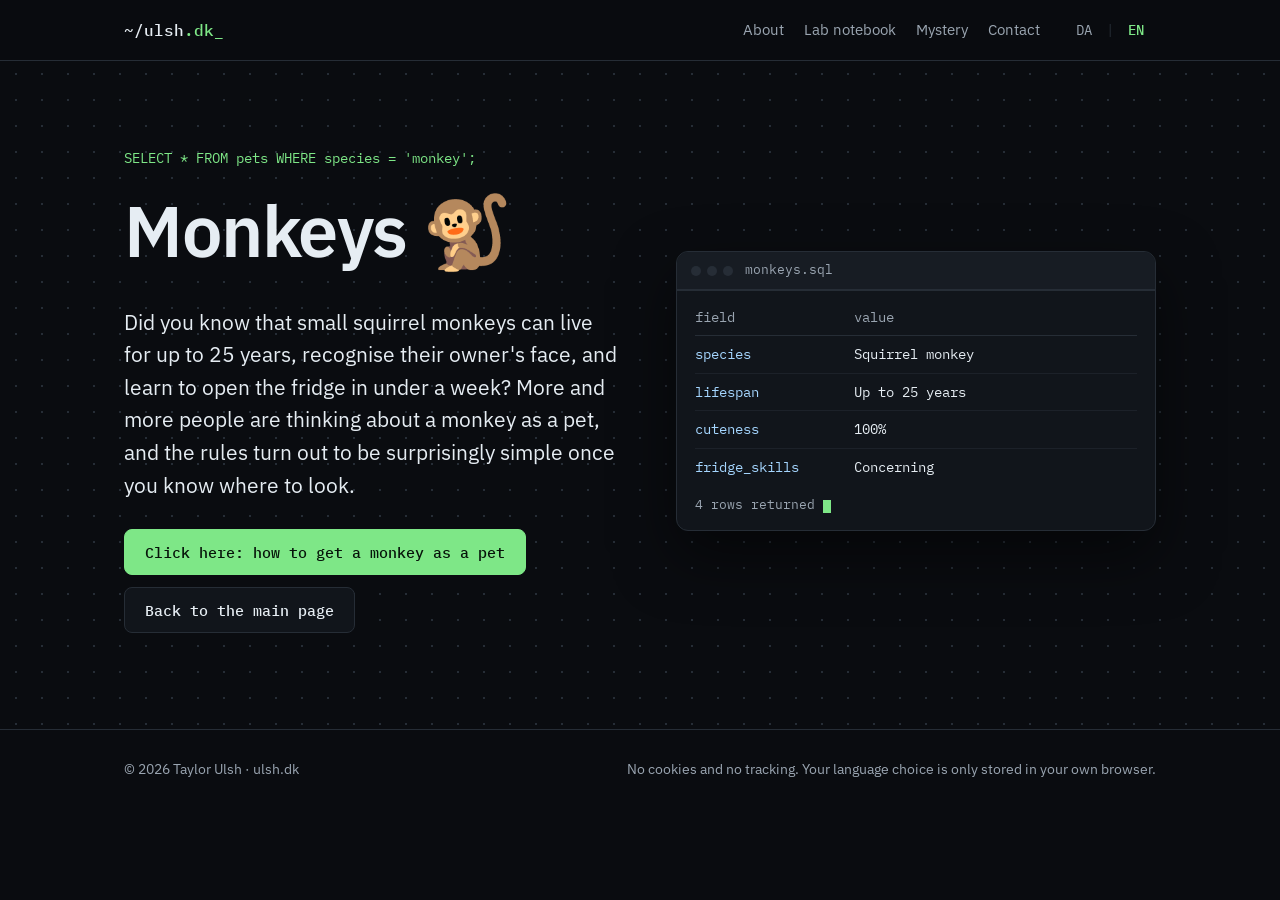
==== monkeys/index.html @ bbad55b9 "added monkeys page" ====
<!doctype html>
<html lang="da">
<head>
  <meta charset="utf-8">
  <meta name="viewport" content="width=device-width, initial-scale=1">
  <title>Aber · Taylor Ulsh</title>
  <meta name="robots" content="noindex, nofollow">
  <meta name="theme-color" content="#0a0c10">
  <link rel="icon" href="../favicon.svg" type="image/svg+xml">
  <link rel="stylesheet" href="../css/style.css">
  <script>
    // same language choice as the main page
    (function () {
      var lang = null;
      try {
        var saved = localStorage.getItem('lang');
        if (saved === 'da' || saved === 'en') lang = saved;
      } catch (e) {}
      if (!lang) {
        var prefs = navigator.languages || [navigator.language || ''];
        for (var i = 0; i < prefs.length && !lang; i++) {
          var code = String(prefs[i]).slice(0, 2).toLowerCase();
          if (code === 'da' || code === 'en') lang = code;
        }
      }
      document.documentElement.lang = lang || 'en';
      document.documentElement.classList.add('js');
    })();
  </script>
</head>
<body>
  <header class="site-header">
    <div class="wrap header-inner">
      <a class="logo" href="../">~/ulsh<span class="accent">.dk_</span></a>
      <nav class="site-nav" aria-label="Menu">
        <a href="../#about"><span lang="da">Om mig</span><span lang="en">About</span></a>
        <a href="../#lab"><span lang="da">Lab-notesbog</span><span lang="en">Lab notebook</span></a>
        <a href="../#mystery"><span lang="da">Mysterie</span><span lang="en">Mystery</span></a>
        <a href="../#contact"><span lang="da">Kontakt</span><span lang="en">Contact</span></a>
      </nav>
      <div class="lang-toggle" role="group" aria-label="Sprog / Language">
        <button type="button" data-set-lang="da" aria-label="Dansk">DA</button>
        <span aria-hidden="true">|</span>
        <button type="button" data-set-lang="en" aria-label="English">EN</button>
      </div>
    </div>
  </header>

  <main id="main">
    <section class="hero">
      <div class="wrap hero-grid">
        <div>
          <p class="section-label">SELECT * FROM pets WHERE species = 'monkey';</p>
          <h1><span lang="da">Aber 🐒</span><span lang="en">Monkeys 🐒</span></h1>
          <p class="lede" lang="da">Vidste du, at små egernaber kan blive op til 25 år gamle, genkende deres ejers ansigt og lære at åbne køleskabet på under en uge? Flere og flere danskere overvejer en abe som kæledyr, men reglerne er overraskende enkle, når man ved, hvor man skal kigge.</p>
          <p class="lede" lang="en">Did you know that small squirrel monkeys can live for up to 25 years, recognise their owner's face, and learn to open the fridge in under a week? More and more people are thinking about a monkey as a pet, and the rules turn out to be surprisingly simple once you know where to look.</p>
          <div class="hero-actions">
            <a class="btn btn-primary" href="https://www.youtube.com/watch?v=dQw4w9WgXcQ" rel="noopener noreferrer"><span lang="da">Klik her: sådan får du en abe som kæledyr</span><span lang="en">Click here: how to get a monkey as a pet</span></a>
            <a class="btn" href="../"><span lang="da">Tilbage til forsiden</span><span lang="en">Back to the main page</span></a>
          </div>
        </div>

        <figure class="sql-window">
          <div class="sql-bar">
            <span class="dots" aria-hidden="true"><i></i><i></i><i></i></span>
            <span class="sql-title">monkeys.sql</span>
          </div>
          <div class="sql-results">
            <table>
              <caption class="visually-hidden"><span lang="da">Fakta om aber</span><span lang="en">Monkey facts</span></caption>
              <thead>
                <tr><th scope="col">field</th><th scope="col">value</th></tr>
              </thead>
              <tbody>
                <tr><th scope="row">species</th><td><span lang="da">Egernabe</span><span lang="en">Squirrel monkey</span></td></tr>
                <tr><th scope="row">lifespan</th><td><span lang="da">Op til 25 år</span><span lang="en">Up to 25 years</span></td></tr>
                <tr><th scope="row">cuteness</th><td>100%</td></tr>
                <tr><th scope="row">fridge_skills</th><td><span lang="da">Bekymrende</span><span lang="en">Concerning</span></td></tr>
              </tbody>
            </table>
            <p class="sql-status"><span lang="da">4 rækker returneret</span><span lang="en">4 rows returned</span><span class="cursor" aria-hidden="true"></span></p>
          </div>
        </figure>
      </div>
    </section>
  </main>

  <footer class="site-footer">
    <div class="wrap footer-inner">
      <span>© 2026 Taylor Ulsh · ulsh.dk</span>
      <span lang="da">Ingen cookies og ingen sporing. Dit sprogvalg gemmes kun i din egen browser.</span>
      <span lang="en">No cookies and no tracking. Your language choice is only stored in your own browser.</span>
    </div>
  </footer>

  <script>
    // language toggle only (main.js expects elements this page doesn't have)
    (function () {
      var root = document.documentElement;
      var buttons = document.querySelectorAll('[data-set-lang]');
      function applyLang(lang) {
        root.lang = lang;
        buttons.forEach(function (b) { b.setAttribute('aria-pressed', String(b.dataset.setLang === lang)); });
      }
      buttons.forEach(function (b) {
        b.addEventListener('click', function () {
          applyLang(b.dataset.setLang);
          try { localStorage.setItem('lang', b.dataset.setLang); } catch (e) {}
        });
      });
      applyLang(root.lang);
    })();
  </script>
</body>
</html>
---- css/style.css ----
/* Fonts are hosted with the site, so visitors' browsers never contact Google. */
@font-face { font-family: "IBM Plex Sans"; src: url("../fonts/ibm-plex-sans-400.woff2") format("woff2"); font-weight: 400; font-display: swap; }
@font-face { font-family: "IBM Plex Sans"; src: url("../fonts/ibm-plex-sans-600.woff2") format("woff2"); font-weight: 600; font-display: swap; }
@font-face { font-family: "IBM Plex Mono"; src: url("../fonts/ibm-plex-mono-400.woff2") format("woff2"); font-weight: 400; font-display: swap; }
@font-face { font-family: "IBM Plex Mono"; src: url("../fonts/ibm-plex-mono-500.woff2") format("woff2"); font-weight: 500; font-display: swap; }

:root {
  color-scheme: dark;
  --bg: #0a0c10;
  --surface: #11151b;
  --surface-2: #171c23;
  --line: #262d36;
  --text: #e6edf3;
  --muted: #9aa5b1;
  --accent: #7ee787;
  --string: #a5d6ff;
  --amber: #e3b341;
  --red: #ff9492;
  --sans: "IBM Plex Sans", system-ui, -apple-system, "Segoe UI", sans-serif;
  --mono: "IBM Plex Mono", ui-monospace, Menlo, Consolas, monospace;
  --header-height: 60px;
}

/* The language switch: only text in the active language is shown. */
html[lang="da"] [lang="en"],
html[lang="en"] [lang="da"] { display: none; }

html:not(.js) .lang-toggle,
html:not(.js) .sql-run { display: none; }

*, *::before, *::after { box-sizing: border-box; }

html {
  scroll-behavior: smooth;
  scroll-padding-top: calc(var(--header-height) + 16px);
  -webkit-text-size-adjust: 100%;
}

body {
  margin: 0;
  background: var(--bg);
  color: var(--text);
  font: 400 17px/1.65 var(--sans);
  overflow-wrap: break-word;
}

h1, h2, h3 { line-height: 1.15; margin: 0; font-weight: 600; }
p { margin: 0 0 1em; }
pre, code { font-family: var(--mono); }
a { color: var(--accent); text-underline-offset: 3px; }
:focus-visible { outline: 2px solid var(--accent); outline-offset: 3px; border-radius: 2px; }

.wrap { width: min(1080px, 100%); margin-inline: auto; padding-inline: 24px; }
.narrow > * { max-width: 720px; }
.accent { color: var(--accent); }

.visually-hidden {
  position: absolute; width: 1px; height: 1px; margin: -1px; padding: 0;
  overflow: hidden; clip-path: inset(50%); white-space: nowrap; border: 0;
}

.skip-link {
  position: absolute; left: 12px; top: -60px; z-index: 20;
  padding: 8px 14px; background: var(--accent); color: var(--bg); border-radius: 6px;
}
.skip-link:focus { top: 12px; }

/* Header */
.site-header {
  position: sticky; top: 0; z-index: 10;
  background: rgba(10, 12, 16, .92);
  backdrop-filter: blur(8px);
  border-bottom: 1px solid var(--line);
}
.header-inner { display: flex; align-items: center; gap: 24px; min-height: var(--header-height); }
.logo { font: 500 16px var(--mono); color: var(--text); text-decoration: none; }
.site-nav { display: flex; gap: 20px; margin-left: auto; }
.site-nav a { color: var(--muted); font-size: 15px; text-decoration: none; padding: 6px 0; }
.site-nav a:hover { color: var(--text); }

.lang-toggle { display: flex; align-items: center; gap: 2px; font: 400 14px var(--mono); color: var(--line); }
.lang-toggle button {
  min-width: 40px; min-height: 40px; padding: 0 6px;
  background: none; border: 0; border-radius: 6px;
  color: var(--muted); font: inherit; cursor: pointer;
}
.lang-toggle button:hover { color: var(--text); }
.lang-toggle button[aria-pressed="true"] { color: var(--accent); font-weight: 500; }

/* Hero */
.hero {
  padding-block: 88px 96px;
  background-image: radial-gradient(var(--line) 1px, transparent 1px);
  background-size: 26px 26px;
  background-position: center top;
}
.hero-grid { display: grid; grid-template-columns: minmax(0, 1fr) minmax(0, 480px); gap: 56px; align-items: center; }
h1 { font-size: clamp(44px, 7vw, 72px); letter-spacing: -.02em; margin-bottom: 34px; }
.lede { font-size: clamp(18px, 2vw, 21px); line-height: 1.55; color: var(--text); margin-bottom: 28px; }
.hero-actions { display: flex; flex-wrap: wrap; gap: 12px; }

.btn {
  display: inline-flex; align-items: center; justify-content: center;
  min-height: 46px; padding: 0 20px;
  background: var(--surface); color: var(--text);
  border: 1px solid var(--line); border-radius: 8px;
  font: 500 15px var(--mono); text-decoration: none; cursor: pointer;
}
.btn:hover { border-color: var(--muted); }
.btn-primary { background: var(--accent); border-color: var(--accent); color: #07140a; }
.btn-primary:hover { background: #98efa0; border-color: #98efa0; }
.btn:disabled { opacity: .6; cursor: progress; }

/* SQL window */
.sql-window {
  margin: 0;
  background: var(--surface);
  border: 1px solid var(--line);
  border-radius: 12px;
  overflow: hidden;
  box-shadow: 0 24px 60px rgba(0, 0, 0, .5);
  font: 400 14px/1.6 var(--mono);
}
.sql-bar { display: flex; align-items: center; gap: 12px; padding: 8px 10px 8px 14px; background: var(--surface-2); border-bottom: 1px solid var(--line); }
.dots { display: flex; gap: 6px; }
.dots i { width: 10px; height: 10px; border-radius: 50%; background: var(--line); }
.sql-title { color: var(--muted); font-size: 13px; }
.sql-run {
  margin-left: auto; min-height: 32px; padding: 0 10px;
  background: none; border: 1px solid var(--line); border-radius: 6px;
  color: var(--accent); font: 400 13px var(--mono); cursor: pointer;
}
.sql-run:hover { border-color: var(--accent); }

.sql-code { margin: 0; padding: 16px 18px; overflow-x: auto; }
.line { display: block; white-space: pre; min-height: 1.6em; }
.k { color: var(--accent); }
.s { color: var(--string); }
.c { color: var(--muted); }

.sql-results { padding: 0 18px 14px; border-top: 1px solid var(--line); }
.sql-results table { width: 100%; border-collapse: collapse; margin-top: 8px; table-layout: fixed; }
.sql-results th, .sql-results td { padding: 7px 10px 7px 0; text-align: left; vertical-align: top; font-weight: 400; }
.sql-results thead th { color: var(--muted); border-bottom: 1px solid var(--line); }
.sql-results thead th:first-child, .sql-results tbody th { width: 36%; }
.sql-results tbody th { color: var(--string); }
.sql-results tbody tr + tr > * { border-top: 1px solid rgba(38, 45, 54, .55); }
.sql-status { margin: 10px 0 0; color: var(--muted); font-size: 13px; }
.cursor { display: inline-block; width: 8px; height: 1em; margin-left: 8px; vertical-align: text-bottom; background: var(--accent); animation: blink 1.1s steps(2, jump-none) infinite; }

/* The query "types" itself line by line, then the results appear. */
.play .line { animation: type .55s steps(28) both; animation-delay: calc(var(--i) * .5s + .2s); }
.play .sql-results { animation: appear .35s ease-out 2.5s both; }

@keyframes type { from { clip-path: inset(0 100% 0 0); } to { clip-path: inset(0 0 0 0); } }
@keyframes appear { from { opacity: 0; transform: translateY(6px); } to { opacity: 1; transform: none; } }
@keyframes blink { from { opacity: 1; } to { opacity: 0; } }

@media (prefers-reduced-motion: reduce) {
  html { scroll-behavior: auto; }
  .play .line, .play .sql-results, .cursor { animation: none; }
  .sql-run { display: none; }
}

/* Sections */
.section { padding-block: 88px; border-top: 1px solid var(--line); }
.section-alt { background: #0d1014; }
.section-label { margin-bottom: 22px; font: 400 14px var(--mono); color: var(--accent); }
h2 { font-size: clamp(30px, 4vw, 40px); letter-spacing: -.01em; margin-bottom: 38px; }
.section-intro { max-width: 640px; color: var(--muted); margin-bottom: 32px; }

/* Lab notebook */
.lab-grid { display: grid; grid-template-columns: repeat(auto-fill, minmax(min(300px, 100%), 1fr)); gap: 18px; }
.lab-card { display: flex; flex-direction: column; padding: 22px; background: var(--surface); border: 1px solid var(--line); border-radius: 10px; }
.lab-card h3 { font-size: 20px; margin-bottom: 10px; }
.lab-card p { margin: 0; color: var(--muted); font-size: 16px; }
.lab-meta { display: flex; align-items: center; justify-content: space-between; gap: 10px; margin-bottom: 16px; }
.lab-id { font: 400 13px var(--mono); color: var(--muted); }

.badge { display: inline-block; padding: 2px 10px; border: 1px solid; border-radius: 999px; font: 400 12px/1.6 var(--mono); white-space: nowrap; }
.badge-progress { color: var(--accent); border-color: rgba(126, 231, 135, .45); background: rgba(126, 231, 135, .09); }
.badge-planned { color: var(--amber); border-color: rgba(227, 179, 65, .45); background: rgba(227, 179, 65, .09); }

/* Mystery teaser */
.case-file {
  display: grid; grid-template-columns: minmax(0, 1fr) minmax(0, 400px); gap: 40px; align-items: center;
  padding: 40px;
  background: var(--surface);
  border: 1px dashed var(--muted);
  border-radius: 12px;
}
.case-file h2 { margin-bottom: 30px; }
.case-note { margin: 0; color: var(--muted); font-size: 15px; }
.case-code { margin: 0; padding: 20px; background: var(--bg); border: 1px solid var(--line); border-radius: 8px; font-size: 14px; line-height: 1.6; overflow-x: auto; }

/* Contact */
.contact-grid { display: grid; grid-template-columns: minmax(0, 1fr) minmax(0, 1.2fr); gap: 56px; align-items: start; }
.contact-links { list-style: none; margin: 0; padding: 0; }
.contact-links li { border-bottom: 1px solid var(--line); }
.contact-links li:first-child { border-top: 1px solid var(--line); }
.contact-links a { display: flex; flex-wrap: wrap; align-items: baseline; gap: 2px 14px; padding: 14px 0; text-decoration: none; }
.contact-links a:hover { text-decoration: underline; }
.contact-key { width: 72px; flex: none; font: 400 14px var(--mono); color: var(--muted); }

.field { margin-bottom: 16px; }
.field label { display: block; margin-bottom: 6px; font: 400 14px var(--mono); color: var(--muted); }
/* 16px text stops iPhones from zooming in when a field is tapped. */
input, textarea {
  width: 100%; padding: 11px 13px;
  background: var(--bg); color: var(--text);
  border: 1px solid var(--line); border-radius: 8px;
  font: 400 16px/1.5 var(--sans);
}
textarea { resize: vertical; }
input:focus, textarea:focus { outline: 2px solid var(--accent); outline-offset: 0; border-color: transparent; }
.form-status p { margin: 14px 0 0; font-size: 15px; color: var(--muted); }
.form-status .ok { color: var(--accent); }
.form-status .bad { color: var(--red); }
.form-note { margin: 14px 0 0; font-size: 14px; color: var(--muted); }

/* Footer */
.site-footer { padding-block: 28px; border-top: 1px solid var(--line); color: var(--muted); font-size: 14px; }
.footer-inner { display: flex; flex-wrap: wrap; justify-content: space-between; gap: 6px 24px; }

/* Tablets and smaller: one column */
@media (max-width: 860px) {
  .hero { padding-block: 56px 64px; }
  .hero-grid, .case-file, .contact-grid { grid-template-columns: minmax(0, 1fr); gap: 36px; }
  .case-file { padding: 28px; }
  .section { padding-block: 64px; }
}

/* Phones: the menu gets its own row and the header scrolls away to save space */
@media (max-width: 640px) {
  body { font-size: 16px; }
  .wrap { padding-inline: 16px; }
  html { scroll-padding-top: 12px; }
  .site-header { position: static; }
  .header-inner { flex-wrap: wrap; gap: 0 16px; padding-block: 6px; }
  .lang-toggle { margin-left: auto; }
  .lang-toggle button { min-width: 44px; min-height: 44px; }
  .site-nav { order: 3; width: 100%; margin: 0; justify-content: space-between; gap: 10px; }
  .site-nav a { font-size: 14px; padding: 10px 0; }
  .hero { padding-block: 40px 48px; }
  .hero-actions .btn { flex: 1 1 100%; }
  .sql-window { font-size: 13px; }
  .sql-code { padding: 14px; }
  .sql-results { padding: 0 14px 12px; }
  .case-file { padding: 22px 18px; }
  .contact-form .btn { width: 100%; }
}
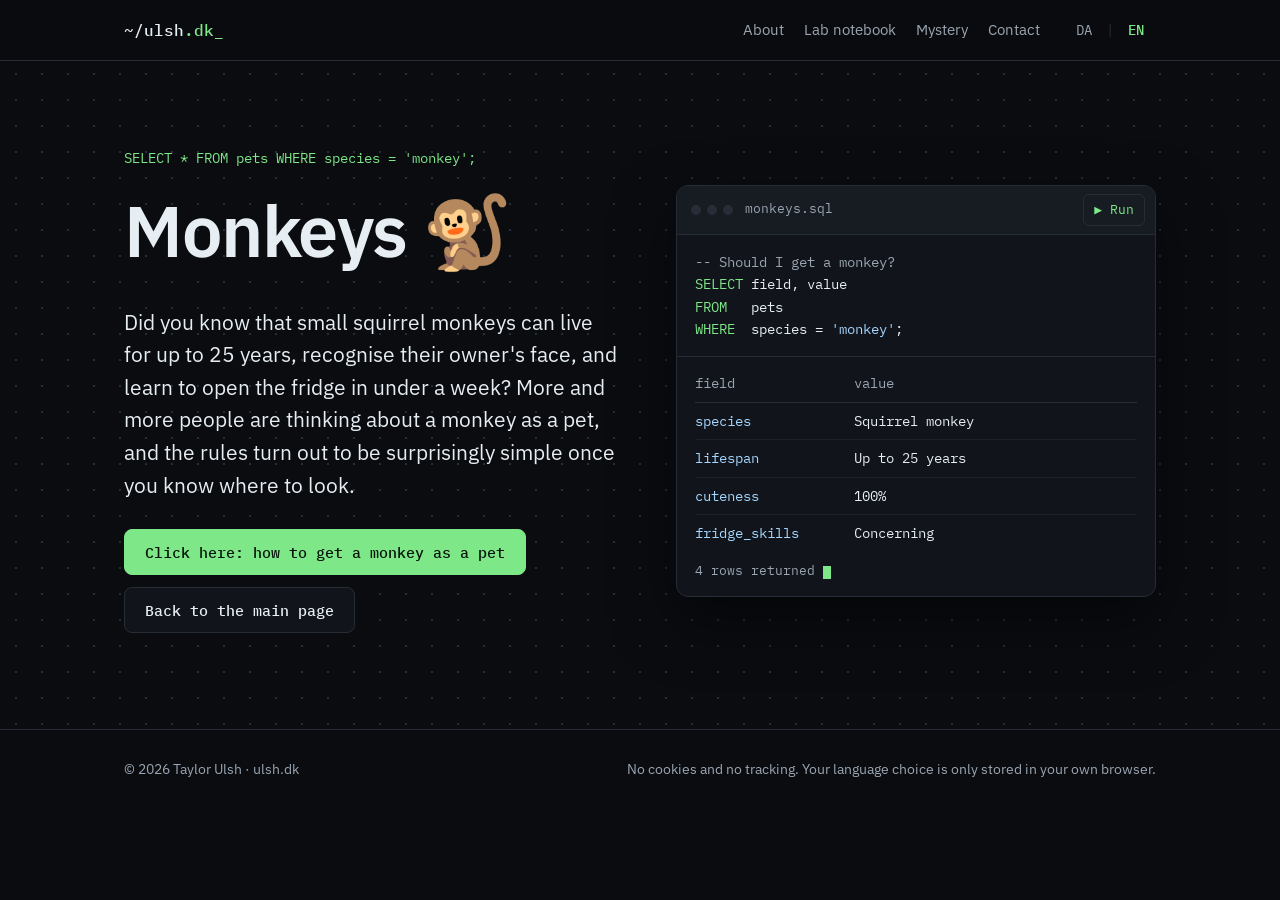
==== commit 975aff5a: "fixed query window to run correctly" ====
--- a/monkeys/index.html
+++ b/monkeys/index.html
@@ -3,7 +3,7 @@
 <head>
   <meta charset="utf-8">
   <meta name="viewport" content="width=device-width, initial-scale=1">
-  <title>Aber · Taylor Ulsh</title>
+  <title>Monkeys · Taylor Ulsh</title>
   <meta name="robots" content="noindex, nofollow">
   <meta name="theme-color" content="#0a0c10">
   <link rel="icon" href="../favicon.svg" type="image/svg+xml">
@@ -60,11 +60,13 @@
           </div>
         </div>
 
-        <figure class="sql-window">
+        <figure class="sql-window play" id="sql-window">
           <div class="sql-bar">
             <span class="dots" aria-hidden="true"><i></i><i></i><i></i></span>
             <span class="sql-title">monkeys.sql</span>
+            <button type="button" class="sql-run" id="sql-run"><span aria-hidden="true">▶</span> <span lang="da">Kør</span><span lang="en">Run</span></button>
           </div>
+          <pre class="sql-code"><code><span class="line" style="--i:0"><span class="c" lang="da">-- Skal jeg have en abe?</span><span class="c" lang="en">-- Should I get a monkey?</span></span><span class="line" style="--i:1"><span class="k">SELECT</span> field, value</span><span class="line" style="--i:2"><span class="k">FROM</span>   pets</span><span class="line" style="--i:3"><span class="k">WHERE</span>  species = <span class="s">'monkey'</span>;</span></code></pre>
           <div class="sql-results">
             <table>
               <caption class="visually-hidden"><span lang="da">Fakta om aber</span><span lang="en">Monkey facts</span></caption>
@@ -100,6 +102,7 @@
       var buttons = document.querySelectorAll('[data-set-lang]');
       function applyLang(lang) {
         root.lang = lang;
+        document.title = (lang === 'da' ? 'Aber' : 'Monkeys') + ' · Taylor Ulsh';
         buttons.forEach(function (b) { b.setAttribute('aria-pressed', String(b.dataset.setLang === lang)); });
       }
       buttons.forEach(function (b) {
@@ -109,6 +112,14 @@
         });
       });
       applyLang(root.lang);
+
+      // SQL window: "Run" replays the animation, same as the main page
+      var sqlWindow = document.getElementById('sql-window');
+      document.getElementById('sql-run').addEventListener('click', function () {
+        sqlWindow.classList.remove('play');
+        void sqlWindow.offsetWidth; // makes the browser notice the removal, so the animation restarts
+        sqlWindow.classList.add('play');
+      });
     })();
   </script>
 </body>
